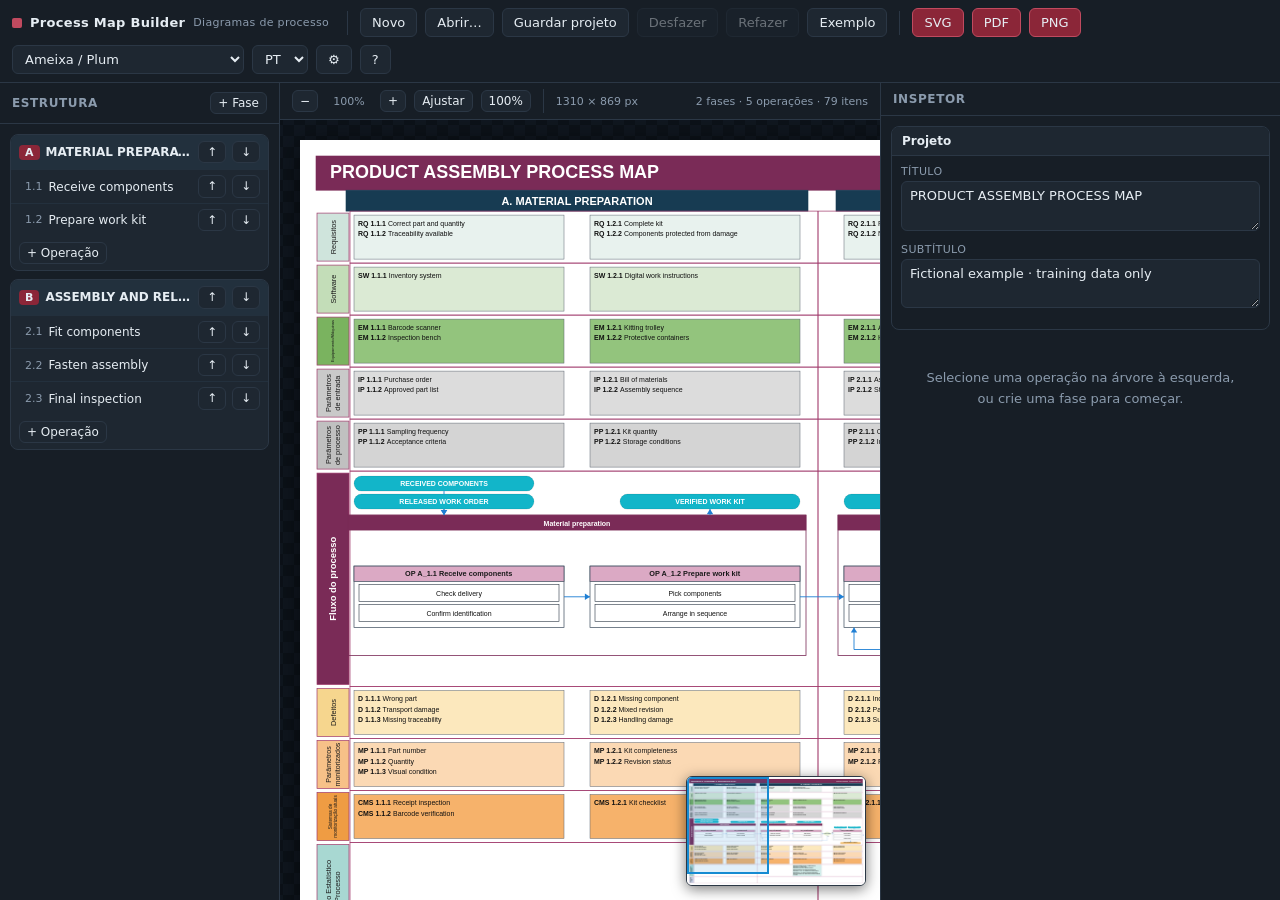
==== app/ProcessMap_Builder.html @ 91feb197 "Initial public release" ====
<!DOCTYPE html>
<html lang="pt">
<head>
<meta charset="utf-8">
<meta name="viewport" content="width=device-width, initial-scale=1">
<title>Process Map Builder</title>
<link rel="stylesheet" href="ProcessMap_Builder.css">
</head>
<body>
<div id="app">
  <div id="topbar">
    <div id="brand"><span class="dot"></span><span>Process Map Builder</span><small id="brandSub">Diagramas de processo</small></div>
    <div class="tb-sep"></div>
    <button class="btn" id="btnNew" data-i18n="new">Novo</button>
    <button class="btn" id="btnOpen" data-i18n="open">Abrir…</button>
    <button class="btn" id="btnSave" data-i18n="save">Guardar projeto</button>
    <button class="btn" id="btnUndo" data-i18n="undo" disabled>Desfazer</button>
    <button class="btn" id="btnRedo" data-i18n="redo" disabled>Refazer</button>
    <button class="btn" id="btnExample" data-i18n="example">Exemplo</button>
    <div class="tb-sep"></div>
    <button class="btn primary" id="btnSvg">SVG</button>
    <button class="btn primary" id="btnPdf">PDF</button>
    <button class="btn primary" id="btnPng">PNG</button>
    <div class="spacer"></div>
    <select id="themeSel" title="Tema"></select>
    <select id="langSel" title="Idioma"><option value="pt">PT</option><option value="en">EN</option></select>
    <button class="btn" id="btnSettings">⚙</button>
    <button class="btn" id="btnHelp">?</button>
  </div>

  <div id="main">
    <!-- ================= TREE ================= -->
    <div id="tree">
      <div class="pane-head"><span data-i18n="structure">Estrutura</span>
        <div class="spacer"></div>
        <button class="btn sm" id="btnAddPhase">+ <span data-i18n="phase">Fase</span></button>
      </div>
      <div class="pane-body" id="treeBody"></div>
    </div>

    <!-- ================= CENTER ================= -->
    <div id="center">
      <div id="viewbar">
        <button class="btn sm hidden" id="btnTreeToggle" data-i18n-title="structure" aria-label="Estrutura">☰</button>
        <button class="btn sm" id="zOut">−</button>
        <span id="zLbl" class="tiny" style="width:46px;text-align:center">100%</span>
        <button class="btn sm" id="zIn">+</button>
        <button class="btn sm" id="zFit" data-i18n="fit">Ajustar</button>
        <button class="btn sm" id="z100">100%</button>
        <div class="tb-sep"></div>
        <span class="tiny" id="dims"></span>
        <div class="spacer"></div>
        <span class="tiny" id="stats"></span>
        <button class="btn sm hidden" id="btnInspectorToggle" data-i18n-title="inspector" aria-label="Inspetor">☷</button>
      </div>
      <div id="canvasWrap" tabindex="0" aria-label="Pré-visualização do mapa de processo">
        <div id="stageOuter"><div id="stage"></div></div>
        <div id="minimap" aria-label="Minimapa" role="navigation"><div id="miniView"></div></div>
      </div>
    </div>

    <!-- ================= INSPECTOR ================= -->
    <div id="inspector">
      <div class="pane-head"><span id="inspTitle" data-i18n="inspector">Inspetor</span></div>
      <div class="pane-body" id="inspBody"></div>
    </div>
  </div>
</div>

<dialog id="dlgSettings">
  <div class="dlg-h" data-i18n="settings">Definições</div>
  <div class="dlg-b" id="settingsBody"></div>
  <div class="dlg-f"><button class="btn" id="setClose" data-i18n="close">Fechar</button></div>
</dialog>

<dialog id="dlgHelp">
  <div class="dlg-h" data-i18n="helpTitle">Como usar</div>
  <div class="dlg-b" id="helpBody"></div>
  <div class="dlg-f"><button class="btn" id="helpClose" data-i18n="close">Fechar</button></div>
</dialog>

<input type="file" id="fileInput" accept=".json,application/json" style="display:none">
<div id="toast"></div>

<script src="ProcessMap_Core.js"></script>
<script src="ProcessMap_Export.js"></script>
<script src="ProcessMap_UI.js"></script>
</body>
</html>
---- app/ProcessMap_Builder.css ----
:root{
  --bg:#0f1419; --panel:#171e26; --panel2:#1e2731; --line:#2b3745;
  --txt:#e6edf3; --muted:#8b9bad; --accent:#8B2638; --accent2:#c04a5f;
  --ok:#2e9e5b;
}
*{box-sizing:border-box}
html,body{margin:0;height:100%;font-family:"Segoe UI",Inter,system-ui,sans-serif;background:var(--bg);color:var(--txt);font-size:13px}
button,input,select,textarea{font-family:inherit;font-size:13px}
#app{display:flex;flex-direction:column;height:100%}

/* ---------- top bar ---------- */
#topbar{display:flex;align-items:center;gap:8px;padding:8px 12px;background:var(--panel);border-bottom:1px solid var(--line);flex-wrap:wrap}
#brand{font-weight:700;letter-spacing:.3px;margin-right:6px;display:flex;align-items:center;gap:8px}
#brand .dot{width:10px;height:10px;border-radius:2px;background:var(--accent2)}
#brand small{font-weight:400;color:var(--muted);font-size:11px}
.tb-sep{width:1px;height:24px;background:var(--line);margin:0 4px}
.btn{background:var(--panel2);color:var(--txt);border:1px solid var(--line);border-radius:6px;padding:6px 11px;cursor:pointer;white-space:nowrap}
.btn:hover{background:#28323e;border-color:#3b4a5c}
.btn:focus-visible,select:focus-visible,input:focus-visible,textarea:focus-visible{outline:2px solid #69b7ff;outline-offset:2px}
.btn:disabled{opacity:.4;cursor:not-allowed}
.btn.primary{background:var(--accent);border-color:var(--accent2)}
.btn.primary:hover{background:#a32e42}
.btn.sm{padding:3px 7px;font-size:12px}
.btn.icon{padding:3px 8px;line-height:1.2}
select,input[type=text],input[type=number],textarea{background:var(--panel2);color:var(--txt);border:1px solid var(--line);border-radius:6px;padding:5px 8px;width:100%}
textarea{resize:vertical;line-height:1.45}
#topbar select{width:auto}
.spacer{flex:1}

/* ---------- main ---------- */
#main{flex:1;display:flex;min-height:0}
#tree{width:280px;min-width:200px;background:var(--panel);border-right:1px solid var(--line);display:flex;flex-direction:column}
#inspector{width:400px;min-width:300px;background:var(--panel);border-left:1px solid var(--line);display:flex;flex-direction:column}
.pane-head{padding:9px 12px;border-bottom:1px solid var(--line);font-weight:600;font-size:12px;text-transform:uppercase;letter-spacing:.6px;color:var(--muted);display:flex;align-items:center;gap:6px}
.pane-body{flex:1;overflow:auto;padding:10px}
#center{flex:1;display:flex;flex-direction:column;min-width:0;background:#0b0f14;position:relative}
#viewbar{display:flex;align-items:center;gap:8px;padding:6px 12px;border-bottom:1px solid var(--line);background:var(--panel)}
#canvasWrap{flex:1;overflow:auto;padding:20px;background:
   repeating-conic-gradient(#101720 0% 25%, #0c1219 0% 50%) 50%/22px 22px;display:flex}
#canvasWrap.panning{cursor:grabbing;user-select:none}
#stageOuter{margin:auto;position:relative}
#stage{transform-origin:0 0;position:absolute;top:0;left:0;background:#fff;box-shadow:0 4px 30px rgba(0,0,0,.6)}
#stage svg{display:block}
#stage.editable{cursor:text}
.map-editor{position:fixed;z-index:100;width:min(420px,calc(100vw - 24px));background:var(--panel);
  color:var(--txt);border:1px solid #69b7ff;border-radius:9px;box-shadow:0 8px 30px #000c;padding:10px}
.map-editor label{display:block;margin-bottom:6px;font-weight:600}
.map-editor textarea{min-height:110px;max-height:45vh}
.map-editor .actions{display:flex;justify-content:flex-end;gap:7px;margin-top:8px}

/* tree */
.phase{margin-bottom:8px;border:1px solid var(--line);border-radius:8px;overflow:hidden;background:var(--panel2)}
.phase-head{display:flex;align-items:center;gap:6px;padding:6px 8px;background:#22303d;cursor:pointer}
.phase-head .code{background:var(--accent);border-radius:4px;padding:1px 6px;font-weight:700;font-size:11px}
.phase-head .nm{flex:1;font-weight:600;font-size:12px;overflow:hidden;text-overflow:ellipsis;white-space:nowrap}
.op{display:flex;align-items:center;gap:6px;padding:5px 8px 5px 14px;cursor:pointer;border-top:1px solid #23303d;font-size:12px}
.op:hover{background:#243140}
.op.sel{background:var(--accent);color:#fff}
.op .num{color:var(--muted);font-variant-numeric:tabular-nums;font-size:11px}
.op.sel .num{color:#f3d9de}
.op .nm{flex:1;overflow:hidden;text-overflow:ellipsis;white-space:nowrap}
.tiny{font-size:11px;color:var(--muted)}
.row{display:flex;gap:6px;align-items:center}
.row>*{min-width:0}
.field{margin-bottom:9px}
.field label{display:block;font-size:11px;color:var(--muted);margin-bottom:3px;text-transform:uppercase;letter-spacing:.4px}
.sec{border:1px solid var(--line);border-radius:8px;margin-bottom:8px;overflow:hidden}
.sec>h4{margin:0;padding:7px 10px;background:var(--panel2);font-size:12px;cursor:pointer;display:flex;align-items:center;gap:8px;font-weight:600}
.sec>h4 .swatch{width:12px;height:12px;border-radius:3px;border:1px solid #0006}
.sec>h4 .cnt{margin-left:auto;color:var(--muted);font-weight:400;font-size:11px}
.sec .body{padding:9px;display:none;border-top:1px solid var(--line)}
.sec.open .body{display:block}
.empty{color:var(--muted);text-align:center;padding:30px 14px;line-height:1.6}
dialog{background:var(--panel);color:var(--txt);border:1px solid var(--line);border-radius:12px;padding:0;max-width:820px;width:92vw}
dialog::backdrop{background:#000a}
.dlg-h{padding:12px 16px;border-bottom:1px solid var(--line);font-weight:600;display:flex;align-items:center}
.dlg-b{padding:16px;max-height:70vh;overflow:auto}
.dlg-f{padding:12px 16px;border-top:1px solid var(--line);display:flex;gap:8px;justify-content:flex-end}
table.grid{width:100%;border-collapse:collapse}
table.grid th,table.grid td{border:1px solid var(--line);padding:5px 7px;text-align:left;font-size:12px}
table.grid th{background:var(--panel2);color:var(--muted);font-weight:600}
.chip{display:inline-flex;align-items:center;gap:5px;background:var(--panel2);border:1px solid var(--line);border-radius:20px;padding:2px 6px 2px 10px;margin:0 4px 4px 0;font-size:12px}
.chip button{background:none;border:none;color:var(--muted);cursor:pointer;font-size:14px;line-height:1;padding:0 2px}
.chip button:hover{color:#ff8a8a}
#toast{position:fixed;bottom:22px;left:50%;transform:translateX(-50%);background:#1c2732;border:1px solid var(--line);border-left:3px solid var(--ok);padding:10px 16px;border-radius:8px;opacity:0;transition:.25s;pointer-events:none;z-index:99}
#toast.show{opacity:1}
#minimap{position:absolute;right:14px;bottom:14px;width:180px;height:110px;background:#fff;border:1px solid var(--line);
  border-radius:6px;box-shadow:0 3px 14px #0008;z-index:4;overflow:hidden;cursor:pointer}
#minimap svg{width:100%;height:100%;display:block}
#miniView{position:absolute;border:2px solid #168bd2;background:#168bd220;pointer-events:none}
.help{font-size:11px;color:var(--muted);line-height:1.5;margin-top:4px}
.hidden{display:none!important}
@media(max-width:1050px){
  #tree{width:220px;min-width:170px}
  #inspector{width:320px;min-width:250px}
  #topbar{gap:5px;padding:6px 8px}
  #brand small,.tb-sep{display:none}
}
@media(max-width:760px){
  #main{position:relative}
  #tree,#inspector{position:absolute;top:0;bottom:0;z-index:8;box-shadow:0 4px 20px #000b;transition:transform .2s}
  #tree{left:0;width:min(86vw,320px);transform:translateX(-105%)}
  #inspector{right:0;width:min(90vw,400px);transform:translateX(105%)}
  #tree.mobile-open,#inspector.mobile-open{transform:translateX(0)}
  #btnTreeToggle,#btnInspectorToggle{display:inline-block!important}
  #minimap{width:130px;height:80px}
}
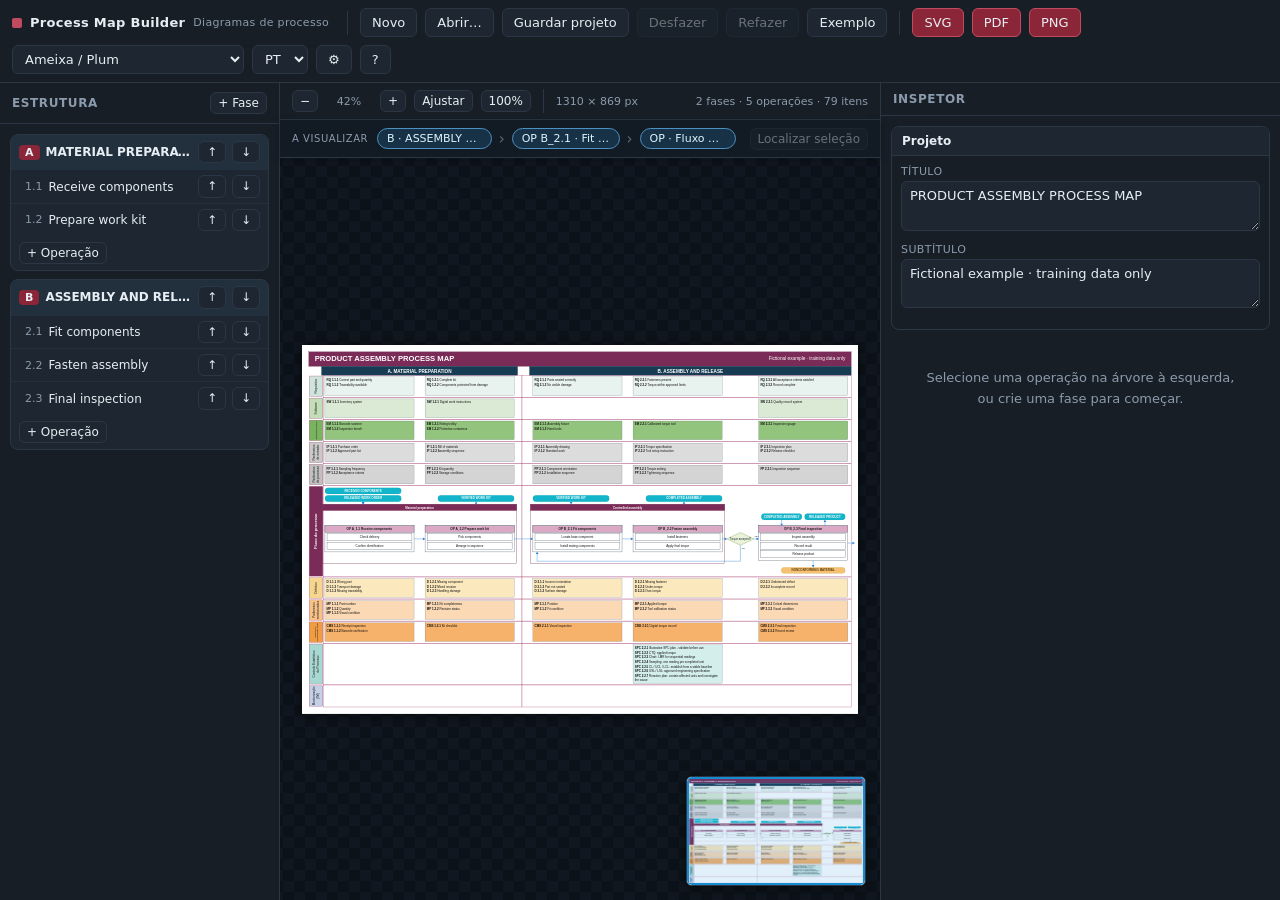
==== commit b4b47c09: "Add map context navigation and custom layers" ====
--- a/app/ProcessMap_Builder.html
+++ b/app/ProcessMap_Builder.html
@@ -53,6 +53,16 @@
         <span class="tiny" id="stats"></span>
         <button class="btn sm hidden" id="btnInspectorToggle" data-i18n-title="inspector" aria-label="Inspetor">☷</button>
       </div>
+      <div id="mapContext" aria-live="polite">
+        <span class="context-caption" data-i18n="viewing">A visualizar</span>
+        <button class="context-chip" id="contextPhase" type="button" disabled>—</button>
+        <span class="context-separator">›</span>
+        <button class="context-chip" id="contextOperation" type="button" disabled>—</button>
+        <span class="context-separator">›</span>
+        <button class="context-chip" id="contextLayer" type="button" disabled>—</button>
+        <div class="spacer"></div>
+        <button class="btn sm" id="btnLocateSelection" type="button" data-i18n="locateSelection">Localizar seleção</button>
+      </div>
       <div id="canvasWrap" tabindex="0" aria-label="Pré-visualização do mapa de processo">
         <div id="stageOuter"><div id="stage"></div></div>
         <div id="minimap" aria-label="Minimapa" role="navigation"><div id="miniView"></div></div>
--- a/app/ProcessMap_Builder.css
+++ b/app/ProcessMap_Builder.css
@@ -20,6 +20,8 @@
 .btn:disabled{opacity:.4;cursor:not-allowed}
 .btn.primary{background:var(--accent);border-color:var(--accent2)}
 .btn.primary:hover{background:#a32e42}
+.btn.danger{color:#ffb1b1;border-color:#713b43}
+.btn.danger:hover{background:#4a252d;border-color:#a64b5a}
 .btn.sm{padding:3px 7px;font-size:12px}
 .btn.icon{padding:3px 8px;line-height:1.2}
 select,input[type=text],input[type=number],textarea{background:var(--panel2);color:var(--txt);border:1px solid var(--line);border-radius:6px;padding:5px 8px;width:100%}
@@ -35,6 +37,15 @@
 .pane-body{flex:1;overflow:auto;padding:10px}
 #center{flex:1;display:flex;flex-direction:column;min-width:0;background:#0b0f14;position:relative}
 #viewbar{display:flex;align-items:center;gap:8px;padding:6px 12px;border-bottom:1px solid var(--line);background:var(--panel)}
+#mapContext{min-height:38px;display:flex;align-items:center;gap:7px;padding:5px 12px;background:#121a23;
+  border-bottom:1px solid var(--line);box-shadow:0 2px 8px #0004;z-index:3;white-space:nowrap;overflow:hidden}
+.context-caption{font-size:10px;color:var(--muted);text-transform:uppercase;letter-spacing:.55px;margin-right:2px}
+.context-chip{max-width:240px;overflow:hidden;text-overflow:ellipsis;white-space:nowrap;background:#1d2935;color:var(--txt);
+  border:1px solid #334354;border-radius:14px;padding:3px 9px;font-size:11px;cursor:pointer}
+.context-chip:hover:not(:disabled){background:#283849;border-color:#526a82}
+.context-chip:disabled{cursor:default;opacity:.65}
+.context-chip.current{border-color:#4b92c3;background:#173247;color:#dff4ff}
+.context-separator{color:#5c6b79;font-size:15px}
 #canvasWrap{flex:1;overflow:auto;padding:20px;background:
    repeating-conic-gradient(#101720 0% 25%, #0c1219 0% 50%) 50%/22px 22px;display:flex}
 #canvasWrap.panning{cursor:grabbing;user-select:none}
@@ -42,6 +53,8 @@
 #stage{transform-origin:0 0;position:absolute;top:0;left:0;background:#fff;box-shadow:0 4px 30px rgba(0,0,0,.6)}
 #stage svg{display:block}
 #stage.editable{cursor:text}
+.map-selection-marker{position:absolute;pointer-events:none;border:2px solid #168bd2;background:#168bd20b;
+  box-shadow:0 0 0 2px #ffffffaa,0 0 14px #168bd288;z-index:2}
 .map-editor{position:fixed;z-index:100;width:min(420px,calc(100vw - 24px));background:var(--panel);
   color:var(--txt);border:1px solid #69b7ff;border-radius:9px;box-shadow:0 8px 30px #000c;padding:10px}
 .map-editor label{display:block;margin-bottom:6px;font-weight:600}
@@ -104,4 +117,9 @@
   #tree.mobile-open,#inspector.mobile-open{transform:translateX(0)}
   #btnTreeToggle,#btnInspectorToggle{display:inline-block!important}
   #minimap{width:130px;height:80px}
+  #mapContext{padding:4px 8px;gap:4px}
+  .context-caption,.context-separator{display:none}
+  .context-chip{max-width:31vw;padding:3px 7px}
+  #btnLocateSelection{font-size:0;padding:4px 7px}
+  #btnLocateSelection::after{content:"◎";font-size:14px}
 }
